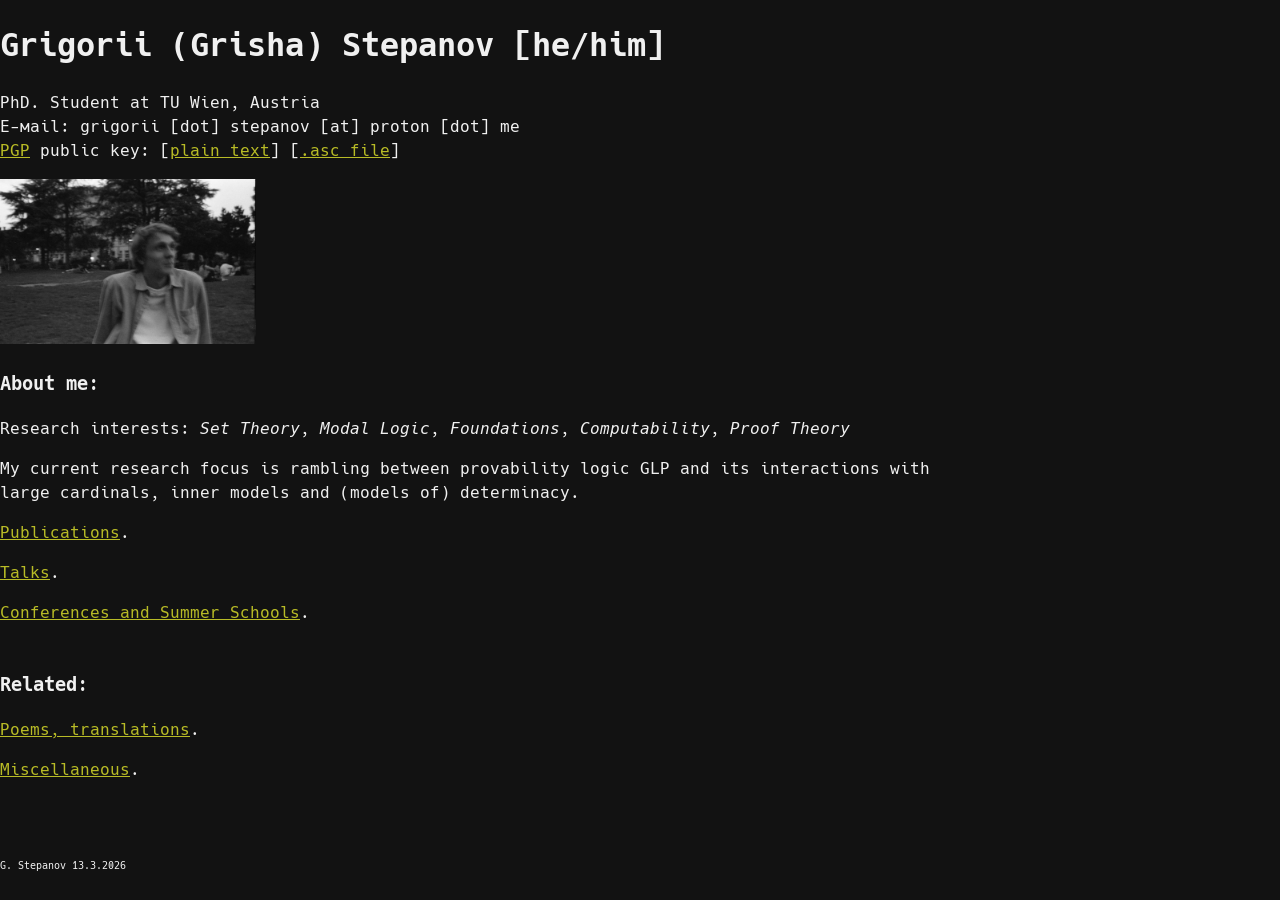
==== index.html @ 1705b1ac "tweaks" ====
<!DOCTYPE html>
<html lang="en">
  <head> <meta name="viewport" content="width=device-width, initial-scale=1.0">
    <meta charset="utf-8">
    <link rel="stylesheet" href="style.css">
    <title>g. stepanov [mathematician]</title>
  </head>
</html> 

<body>
<h1>Grigorii (Grisha) Stepanov [he/him]</h1>

<p>PhD. Student at TU Wien, Austria <br>
Е-маil: grigorii [dоt] stepanov [аt] proton [dоt] me<br>
<a href="https://en.wikipedia.org/wiki/Pretty_Good_Privacy">PGP</a> public key: [<a href="public-key.html">plain text</a>] [<a href="publickey.grigorii.stepanov@proton.me-a4eddd937f5af16a2847344d0b64bc39fb49fc66.asc">.asc file</a>] </p>

<img src="foto-3.jpg" style="width:20%;height:15%;">

<h3>About me:</h3>

<p>Research interests: <i>Set Theory, 
  Modal Logic, Foundations, Computability, Proof Theory</i></p>

  My current research focus is rambling between provability logic GLP
  and its interactions with <br>large cardinals, inner models and (models of) determinacy.</p></p>
  

<p> <a href="publications.html">Publications</a>. </p>

<p><a href="talks.html">Talks</a>. </p>

<p><a href="conf.html">Conferences and Summer Schools</a>. </p>


<h3><br>Related:</h3>

<p><a href="poems.html">Poems, translations</a>. </p>

<p><a href="miscellaneous.html">Miscellaneous</a>. </p>





<p style="font-size:10px;"> <br><br><br><br>G. Stepanov 13.3.2026 </p> 
</body>
---- style.css ----
@font-face {
  font-family: 'Hack';
  src: url('ttf/Hack-Regular.ttf') format('truetype');
  font-weight: normal;
  font-style: normal;
}

@font-face {
  font-family: 'Hack';
  src: url('ttf/Hack-Bold.ttf') format('truetype');
  font-weight: bold;
  font-style: normal;
}
@font-face {
  font-family: 'Hack';
  src: url('ttf/Hack-Italic.ttf') format('truetype');
  font-weight: normal;
  font-style: italic;
}


@font-face {
  font-family: 'Hack';
  src: url('ttf/Hack-BoldItalic.ttf') format('truetype');
  font-weight: bold;
  font-style: italic;
}


body {
  background-color: #121212;
  color: #f0f0f0;
  font-family: 'Hack', monospace;
  margin: 0;
  padding: 0;
  line-height: 1.5;
}
p, li, a {
  font-size: 1rem;
  margin-bottom: 1rem;
}

.container {
  width: 100%;
  max-width: 1200px;
  margin: 0 auto;
  padding: 1rem;
}

a {
  color: #b8bb26;
  text-decoration: underline;
}

a:hover {
  color: #81a1c1; /* Lighter blue on hover for feedback */
}

@media (max-width: 768px) {
  /* Adjust font sizes, margins, and padding for smaller screens */
  body {
    font-size: 0.9rem;
    padding: 0.5rem;
  }

  /* Stack navigation or sidebars vertically */
  .sidebar, .nav {
    width: 100%;
  }
}
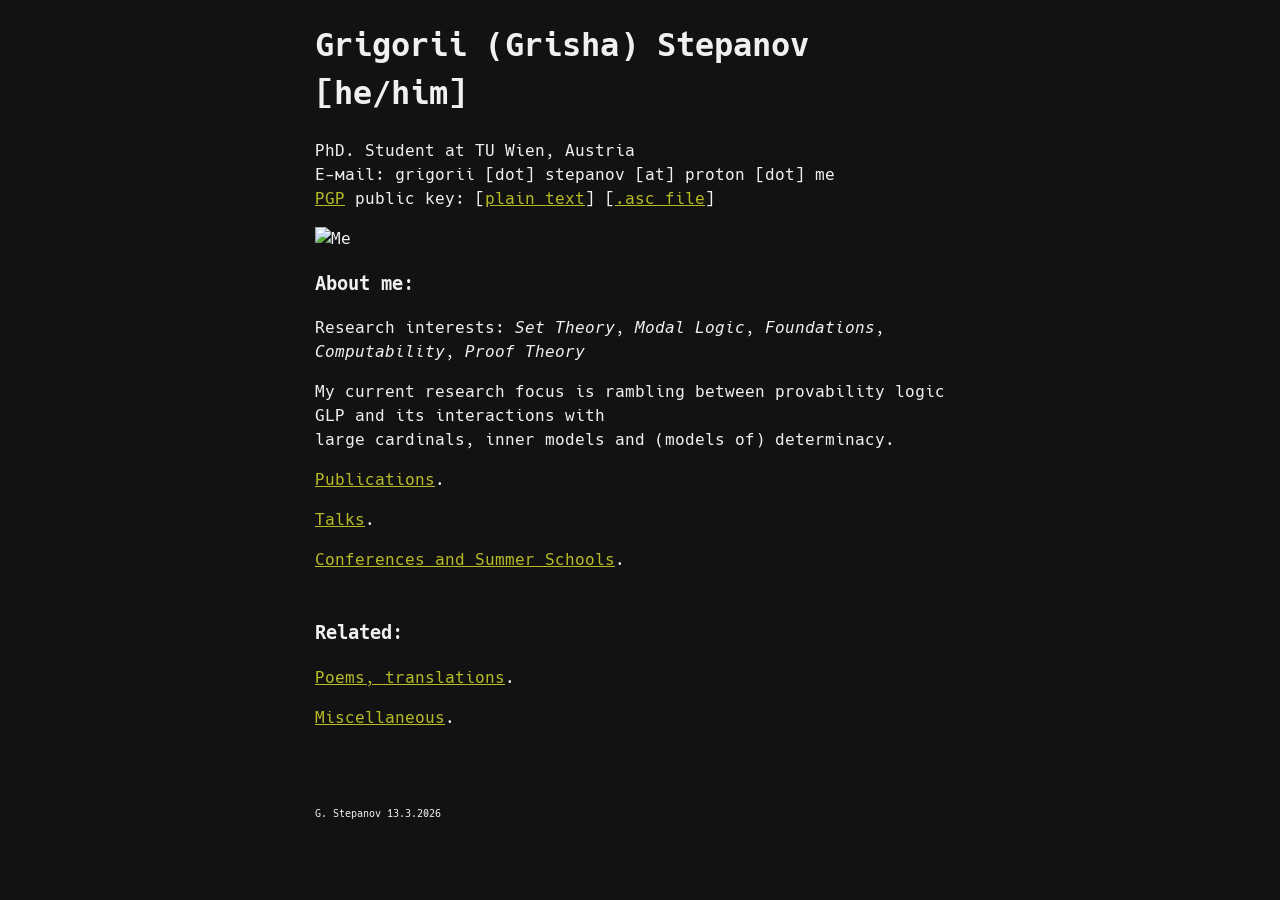
==== commit 0fee71a1: "sleeker" ====
--- a/index.html
+++ b/index.html
@@ -14,7 +14,12 @@
 Е-маil: grigorii [dоt] stepanov [аt] proton [dоt] me<br>
 <a href="https://en.wikipedia.org/wiki/Pretty_Good_Privacy">PGP</a> public key: [<a href="public-key.html">plain text</a>] [<a href="publickey.grigorii.stepanov@proton.me-a4eddd937f5af16a2847344d0b64bc39fb49fc66.asc">.asc file</a>] </p>
 
-<img src="foto-3.jpg" style="width:20%;height:15%;">
+
+<img
+  src="foto-3.jpg"
+  srcset="image-medium.jpg 1000w, foto-3.jpg 2000w"
+  sizes="(max-width: 768px) 100vw, 50vw"
+  alt="Me">
 
 <h3>About me:</h3>
 
--- a/style.css
+++ b/style.css
@@ -40,12 +40,16 @@
   margin-bottom: 1rem;
 }
 
-.container {
-  width: 100%;
-  max-width: 1200px;
+body, article, .container {
+  max-width: 65ch; /* ~65 characters per line */
   margin: 0 auto;
-  padding: 1rem;
+  padding: 0 1rem;
 }
+
+html {
+  scroll-behavior: smooth;
+}
+
 
 a {
   color: #b8bb26;
@@ -55,6 +59,7 @@
 a:hover {
   color: #81a1c1; /* Lighter blue on hover for feedback */
 }
+
 
 @media (max-width: 768px) {
   /* Adjust font sizes, margins, and padding for smaller screens */
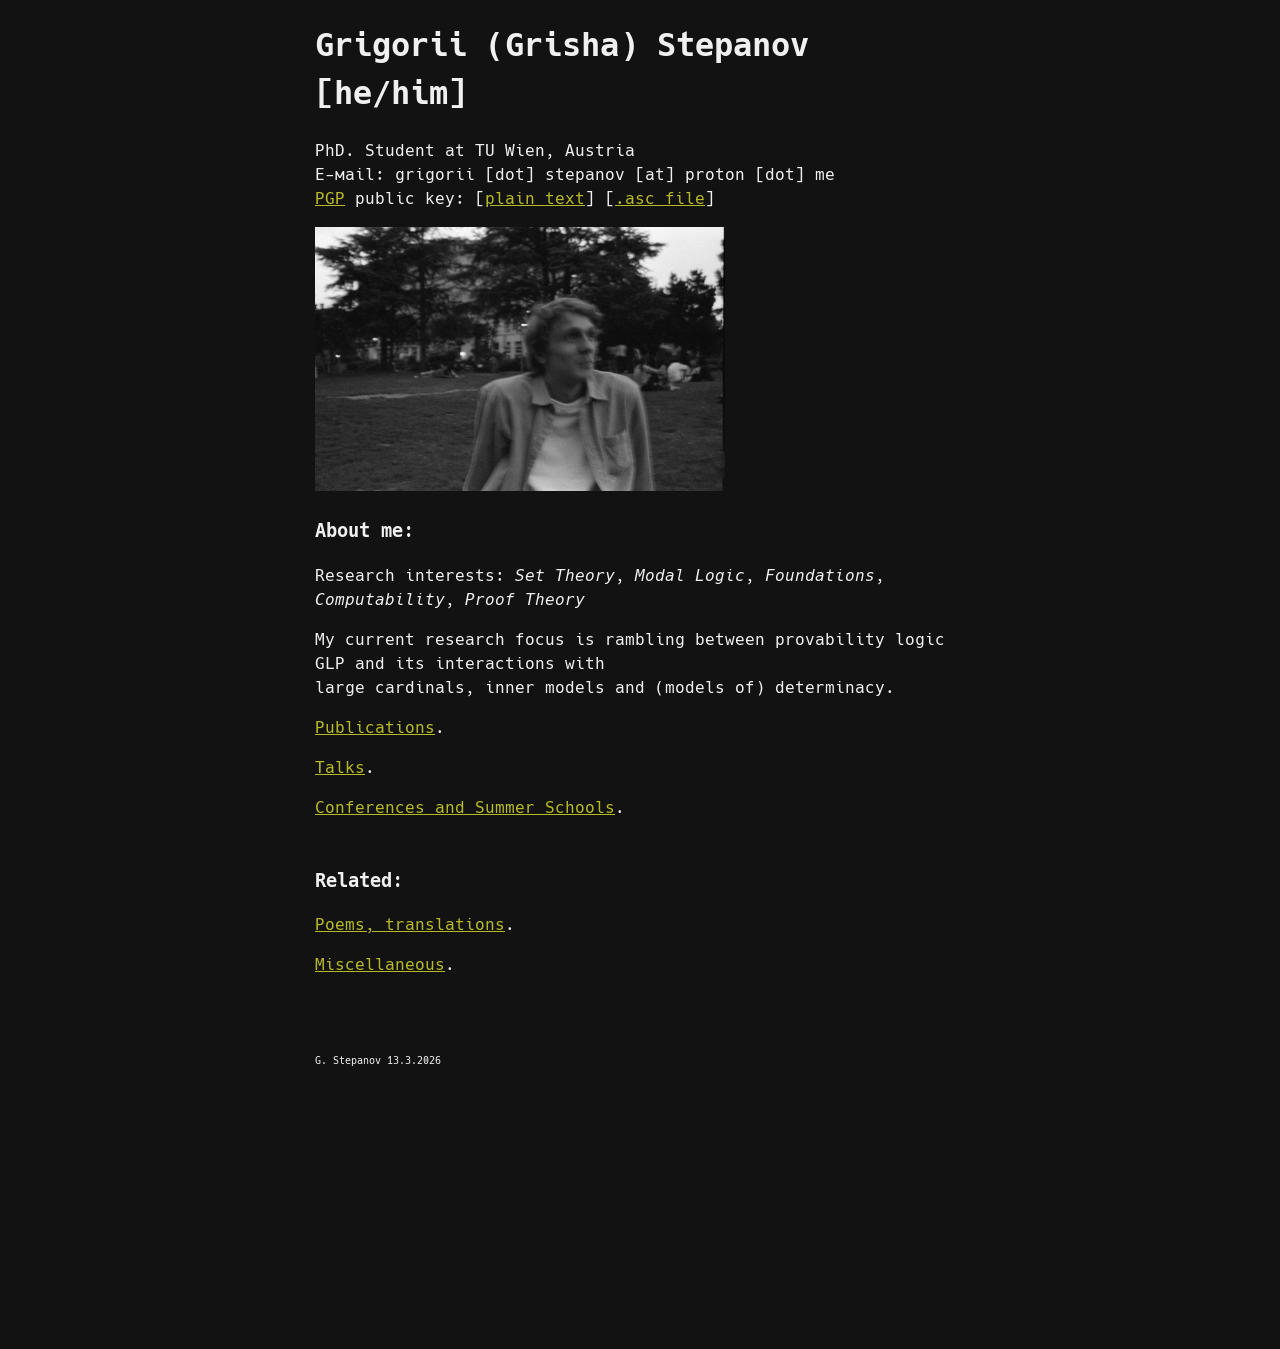
==== commit 671a1b75: "fofot" ====
--- a/index.html
+++ b/index.html
@@ -17,7 +17,7 @@
 
 <img
   src="foto-3.jpg"
-  srcset="image-medium.jpg 1000w, foto-3.jpg 2000w"
+  srcset="foto-3.jpg 1000w, foto-3.jpg 2000w"
   sizes="(max-width: 768px) 100vw, 50vw"
   alt="Me">
 
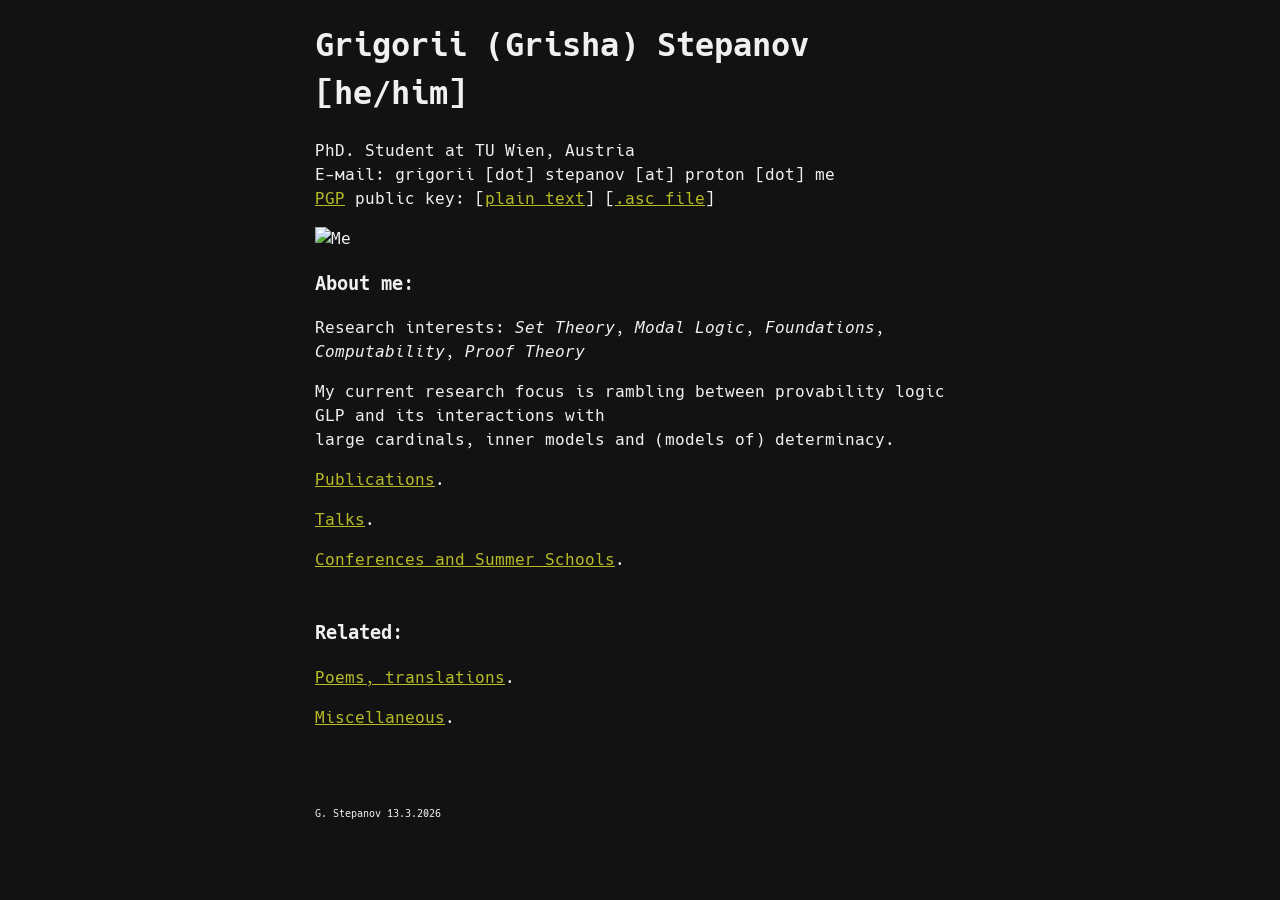
==== commit 860764b9: "new talk" ====
--- a/index.html
+++ b/index.html
@@ -17,7 +17,7 @@
 
 <img
   src="foto-3.jpg"
-  srcset="foto-3.jpg 1000w, foto-3.jpg 2000w"
+  srcset="foto-3kjpg 1000w, foto-3.jpg 2000w"
   sizes="(max-width: 768px) 100vw, 50vw"
   alt="Me">
 
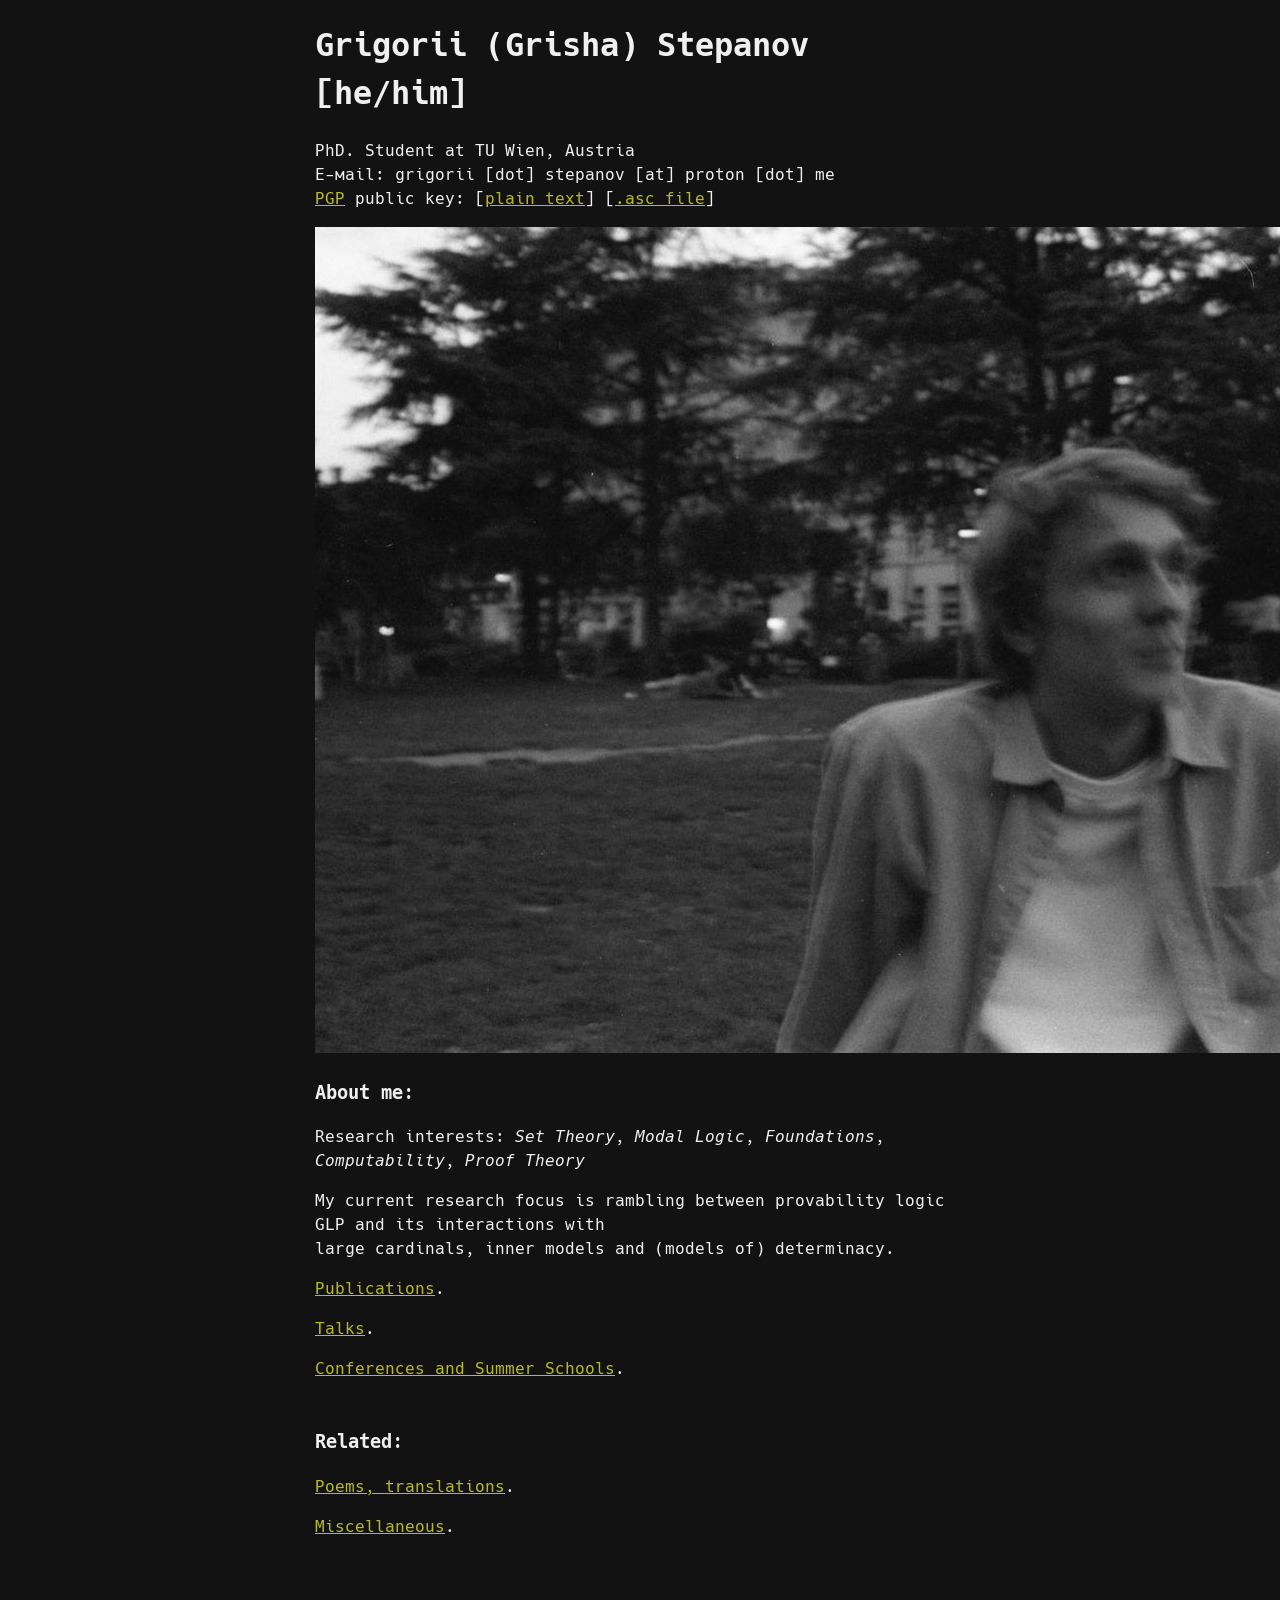
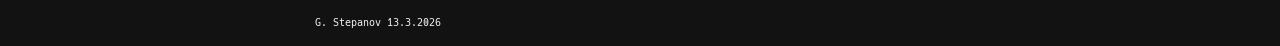
==== commit 66f94fdf: "photo simpler" ====
--- a/index.html
+++ b/index.html
@@ -17,7 +17,6 @@
 
 <img
   src="foto-3.jpg"
-  srcset="foto-3kjpg 1000w, foto-3.jpg 2000w"
   sizes="(max-width: 768px) 100vw, 50vw"
   alt="Me">
 
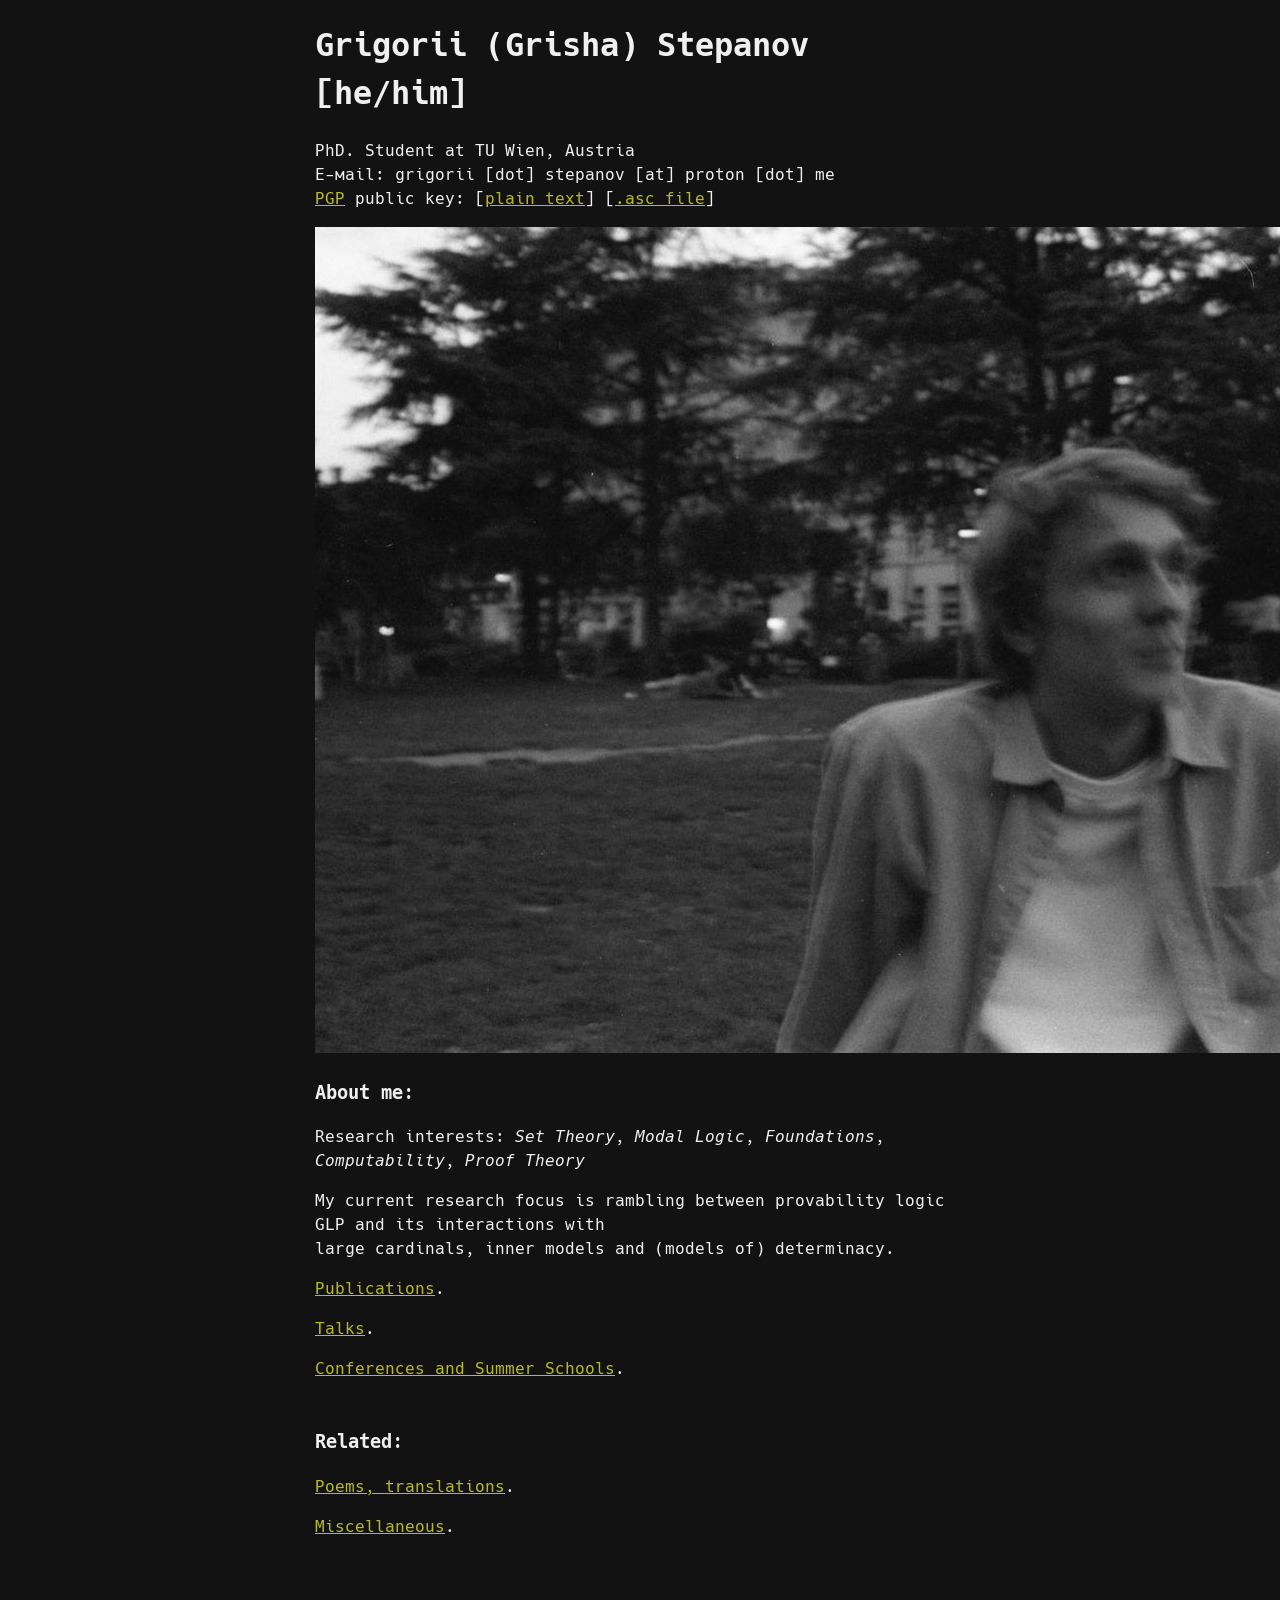
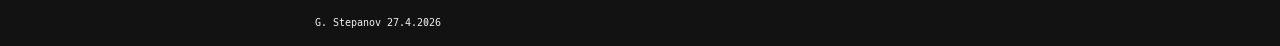
==== commit 08c034ba: "date" ====
--- a/index.html
+++ b/index.html
@@ -46,6 +46,6 @@
 
 
 
-<p style="font-size:10px;"> <br><br><br><br>G. Stepanov 13.3.2026 </p> 
+<p style="font-size:10px;"> <br><br><br><br>G. Stepanov 27.4.2026 </p> 
 </body>
 
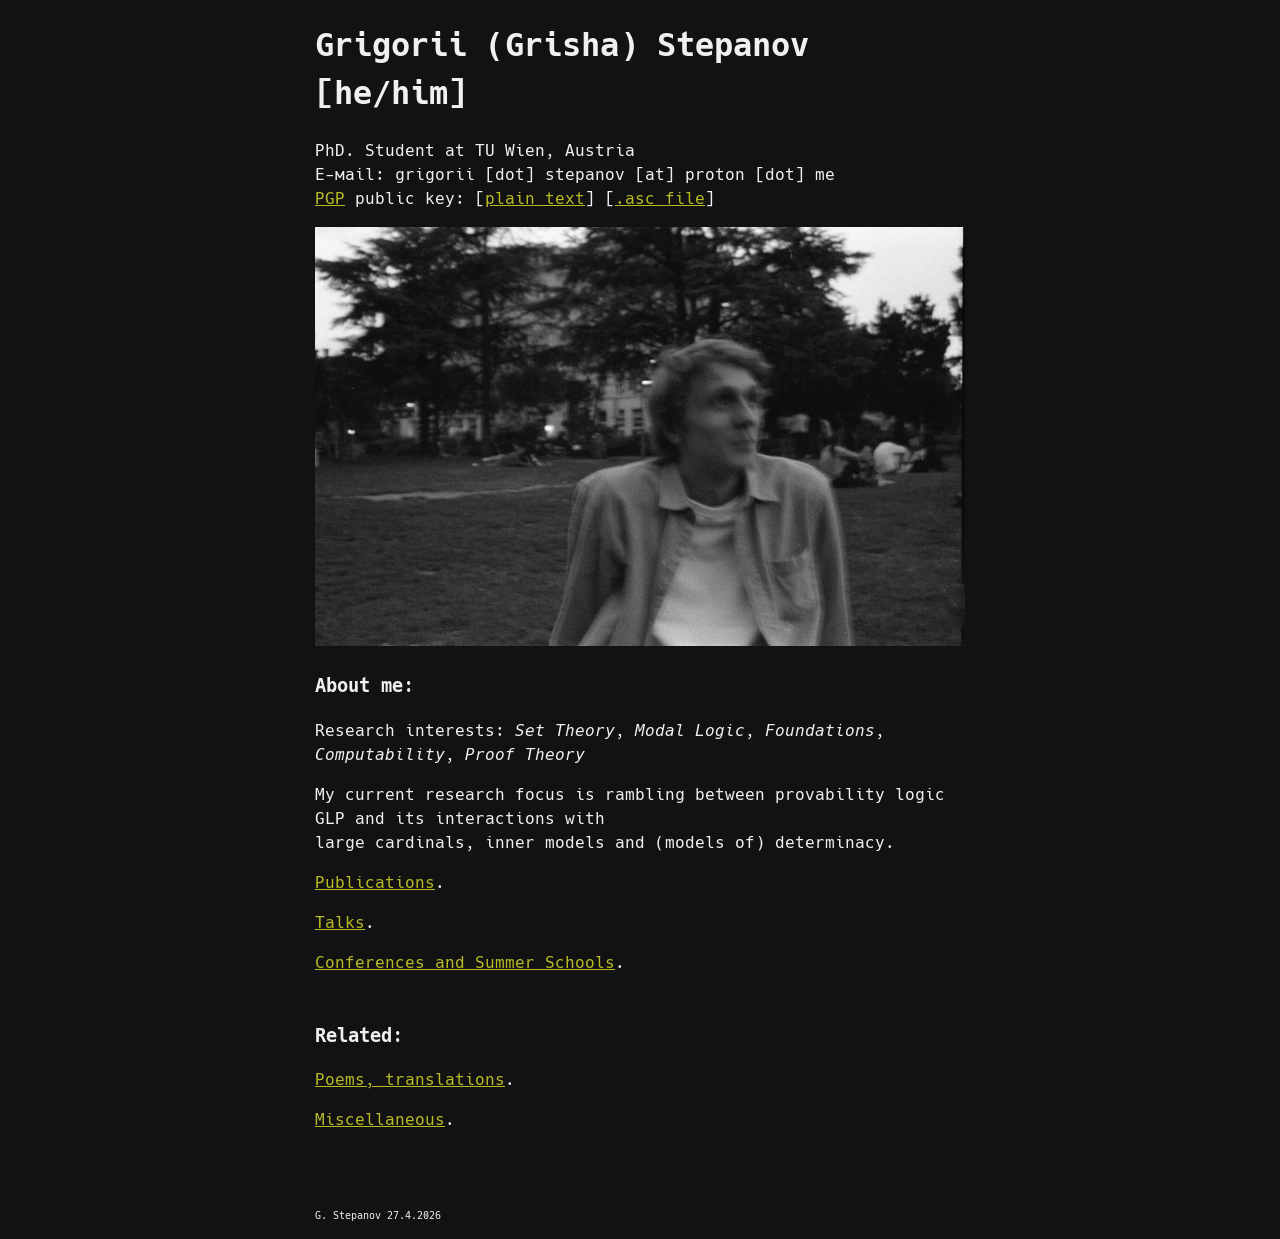
==== commit 53b24e60: "picdfdfd" ====
--- a/index.html
+++ b/index.html
@@ -17,7 +17,6 @@
 
 <img
   src="foto-3.jpg"
-  sizes="(max-width: 768px) 100vw, 50vw"
   alt="Me">
 
 <h3>About me:</h3>
@@ -43,9 +42,6 @@
 <p><a href="miscellaneous.html">Miscellaneous</a>. </p>
 
 
-
-
-
 <p style="font-size:10px;"> <br><br><br><br>G. Stepanov 27.4.2026 </p> 
 </body>
 
--- a/style.css
+++ b/style.css
@@ -45,7 +45,10 @@
   margin: 0 auto;
   padding: 0 1rem;
 }
-
+img {
+  max-width: 100%;
+  height: auto;
+}
 html {
   scroll-behavior: smooth;
 }
